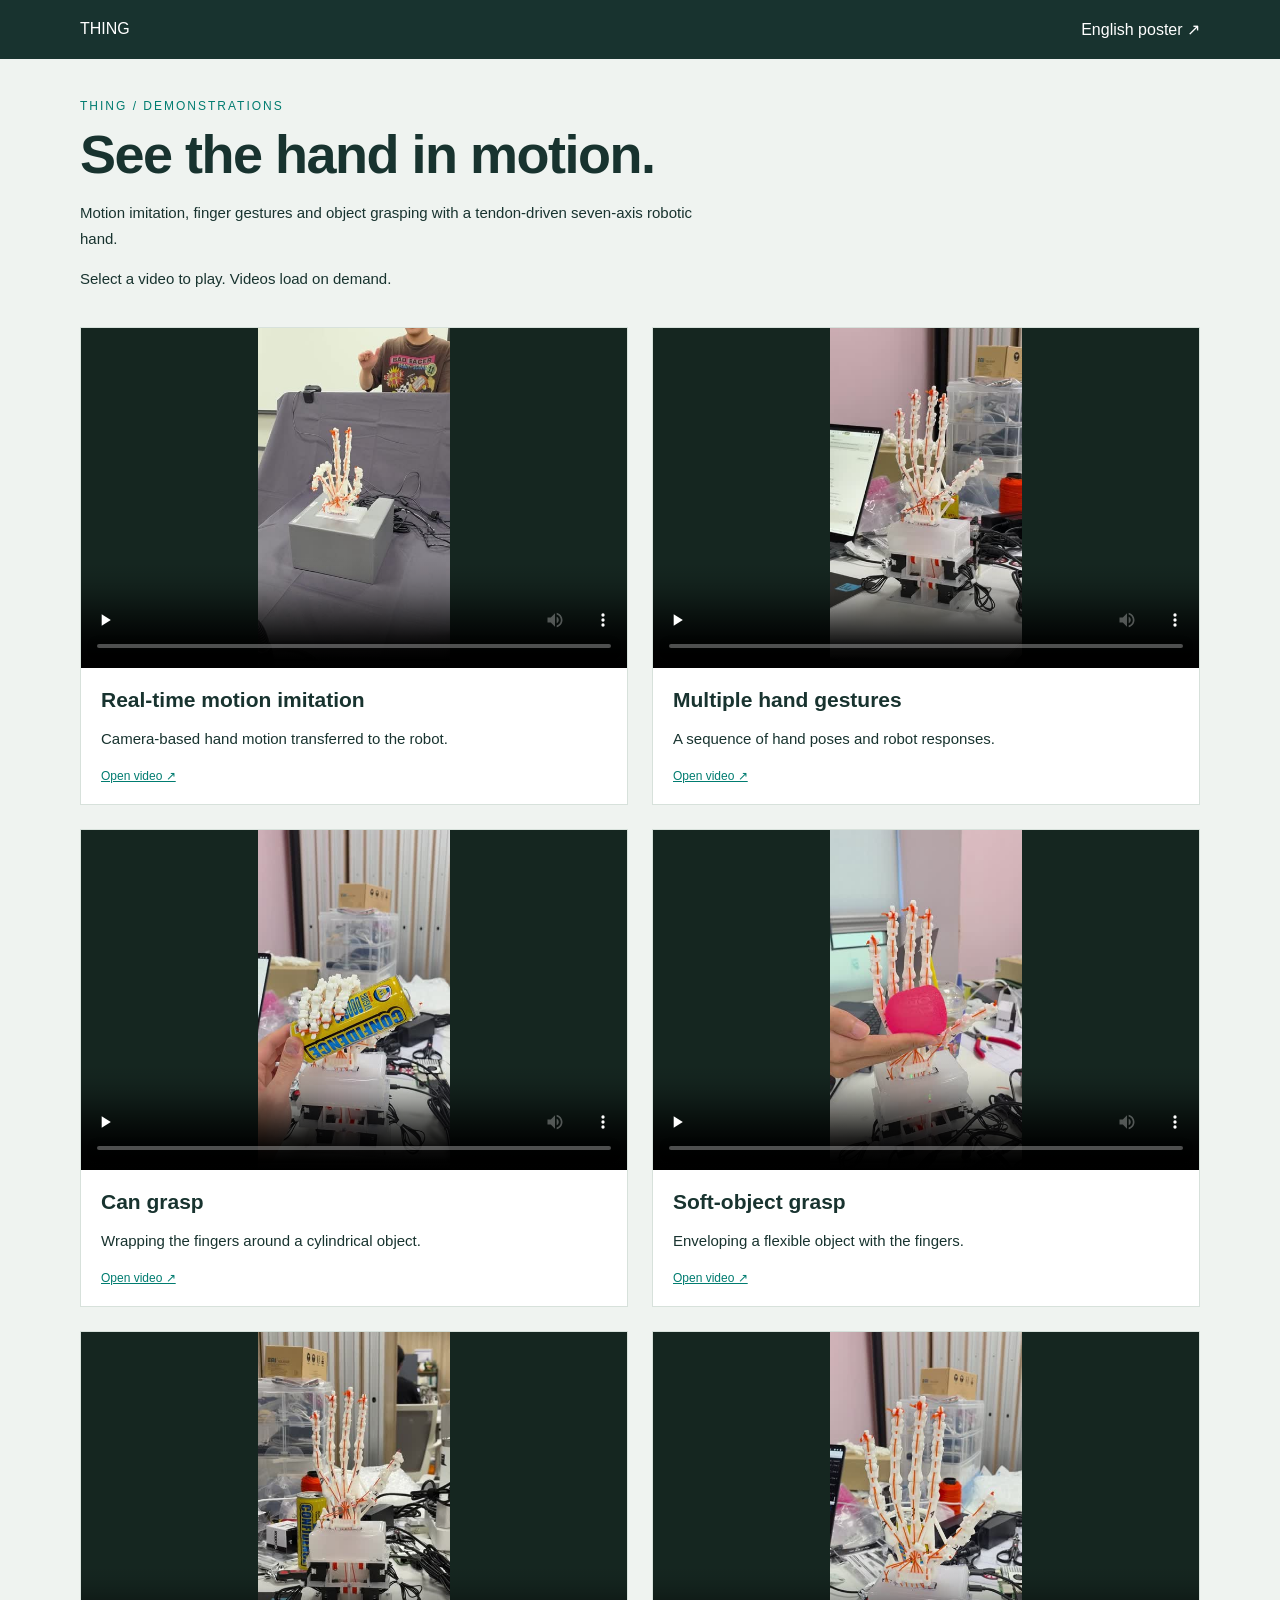
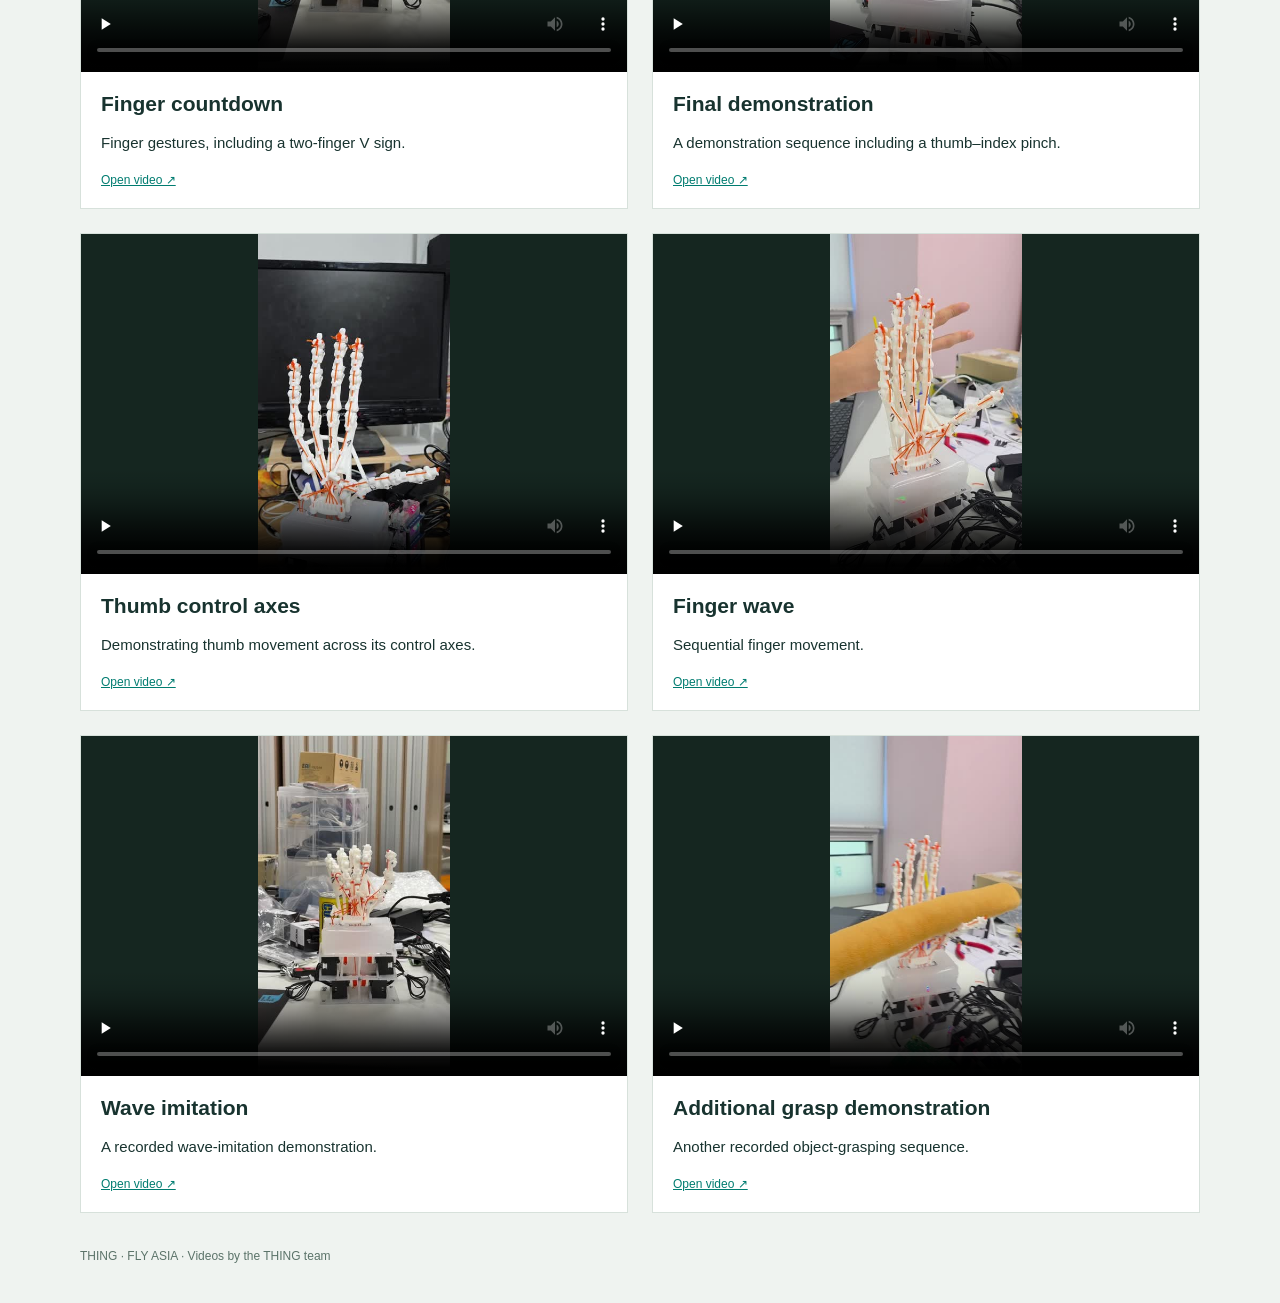
==== demos/index.html @ cc18a7cf "Publish THING English poster and demo gallery" ====
<!doctype html><html lang="en"><head><meta charset="utf-8"><meta name="viewport" content="width=device-width,initial-scale=1"><title>THING — Demo Videos</title><meta name="description" content="Watch THING robotic hand demonstrations: motion imitation, object grasping, finger countdown, pinch and thumb control."><style>
*{box-sizing:border-box}body{margin:0;background:#eff3f0;color:#18332f;font-family:Arial,sans-serif}nav{background:#18332f;color:white;padding:20px max(20px,calc((100vw - 1120px)/2));display:flex;justify-content:space-between;gap:20px}a{color:inherit}nav a{text-decoration:none}main{max-width:1160px;margin:auto;padding:40px 20px}h1{font-size:clamp(32px,6vw,54px);margin:10px 0 15px;letter-spacing:-1.5px}.eyebrow{font-size:12px;letter-spacing:2px;color:#007c70}header p{max-width:640px;line-height:1.7}section{display:grid;grid-template-columns:repeat(2,minmax(0,1fr));gap:24px;margin-top:35px}article{background:white;border:1px solid #d7e1db}video{display:block;width:100%;height:340px;background:#152620;object-fit:contain}article>div{padding:20px}h2{font-size:21px;margin:0 0 10px}p{font-size:15px;line-height:1.6}.download{font-size:12px;color:#007c70}footer{margin-top:36px;font-size:12px;color:#5b7369}@media(max-width:650px){section{grid-template-columns:1fr}main{padding-top:25px}video{height:310px}}:focus-visible{outline:3px solid #00a38d;outline-offset:4px}
</style></head><body><nav><a href="../">THING</a><a href="../en/">English poster ↗</a></nav><main><header><div class="eyebrow">THING / DEMONSTRATIONS</div><h1>See the hand in motion.</h1><p>Motion imitation, finger gestures and object grasping with a tendon-driven seven-axis robotic hand.</p><p>Select a video to play. Videos load on demand.</p></header><section><article><video controls playsinline preload="none" poster="../assets/motion-imitation.jpg" aria-label="Real-time motion imitation"><source src="../videos/motion-imitation.mp4" type="video/mp4">Your browser cannot play this video. <a href="../videos/motion-imitation.mp4">Download video</a></video><div><h2>Real-time motion imitation</h2><p>Camera-based hand motion transferred to the robot.</p><a class="download" href="../videos/motion-imitation.mp4">Open video ↗</a></div></article><article><video controls playsinline preload="none" poster="../assets/gesture-imitation.jpg" aria-label="Multiple hand gestures"><source src="../videos/gesture-imitation.mp4" type="video/mp4">Your browser cannot play this video. <a href="../videos/gesture-imitation.mp4">Download video</a></video><div><h2>Multiple hand gestures</h2><p>A sequence of hand poses and robot responses.</p><a class="download" href="../videos/gesture-imitation.mp4">Open video ↗</a></div></article><article><video controls playsinline preload="none" poster="../assets/can-grasp.jpg" aria-label="Can grasp"><source src="../videos/can-grasp.mp4" type="video/mp4">Your browser cannot play this video. <a href="../videos/can-grasp.mp4">Download video</a></video><div><h2>Can grasp</h2><p>Wrapping the fingers around a cylindrical object.</p><a class="download" href="../videos/can-grasp.mp4">Open video ↗</a></div></article><article><video controls playsinline preload="none" poster="../assets/soft-grasp.jpg" aria-label="Soft-object grasp"><source src="../videos/soft-grasp.mp4" type="video/mp4">Your browser cannot play this video. <a href="../videos/soft-grasp.mp4">Download video</a></video><div><h2>Soft-object grasp</h2><p>Enveloping a flexible object with the fingers.</p><a class="download" href="../videos/soft-grasp.mp4">Open video ↗</a></div></article><article><video controls playsinline preload="none" poster="../assets/countdown.jpg" aria-label="Finger countdown"><source src="../videos/countdown.mp4" type="video/mp4">Your browser cannot play this video. <a href="../videos/countdown.mp4">Download video</a></video><div><h2>Finger countdown</h2><p>Finger gestures, including a two-finger V sign.</p><a class="download" href="../videos/countdown.mp4">Open video ↗</a></div></article><article><video controls playsinline preload="none" poster="../assets/final-demo.jpg" aria-label="Final demonstration"><source src="../videos/final-demo.mp4" type="video/mp4">Your browser cannot play this video. <a href="../videos/final-demo.mp4">Download video</a></video><div><h2>Final demonstration</h2><p>A demonstration sequence including a thumb–index pinch.</p><a class="download" href="../videos/final-demo.mp4">Open video ↗</a></div></article><article><video controls playsinline preload="none" poster="../assets/thumb-axes.jpg" aria-label="Thumb control axes"><source src="../videos/thumb-axes.mp4" type="video/mp4">Your browser cannot play this video. <a href="../videos/thumb-axes.mp4">Download video</a></video><div><h2>Thumb control axes</h2><p>Demonstrating thumb movement across its control axes.</p><a class="download" href="../videos/thumb-axes.mp4">Open video ↗</a></div></article><article><video controls playsinline preload="none" poster="../assets/finger-wave.jpg" aria-label="Finger wave"><source src="../videos/finger-wave.mp4" type="video/mp4">Your browser cannot play this video. <a href="../videos/finger-wave.mp4">Download video</a></video><div><h2>Finger wave</h2><p>Sequential finger movement.</p><a class="download" href="../videos/finger-wave.mp4">Open video ↗</a></div></article><article><video controls playsinline preload="none" poster="../assets/wave-imitation.jpg" aria-label="Wave imitation"><source src="../videos/wave-imitation.mp4" type="video/mp4">Your browser cannot play this video. <a href="../videos/wave-imitation.mp4">Download video</a></video><div><h2>Wave imitation</h2><p>A recorded wave-imitation demonstration.</p><a class="download" href="../videos/wave-imitation.mp4">Open video ↗</a></div></article><article><video controls playsinline preload="none" poster="../assets/grasp-demo.jpg" aria-label="Additional grasp demonstration"><source src="../videos/grasp-demo.mp4" type="video/mp4">Your browser cannot play this video. <a href="../videos/grasp-demo.mp4">Download video</a></video><div><h2>Additional grasp demonstration</h2><p>Another recorded object-grasping sequence.</p><a class="download" href="../videos/grasp-demo.mp4">Open video ↗</a></div></article></section><footer>THING · FLY ASIA · Videos by the THING team</footer></main><script>document.querySelectorAll('video').forEach(v=>v.addEventListener('play',()=>document.querySelectorAll('video').forEach(other=>{if(other!==v)other.pause()})))</script></body></html>
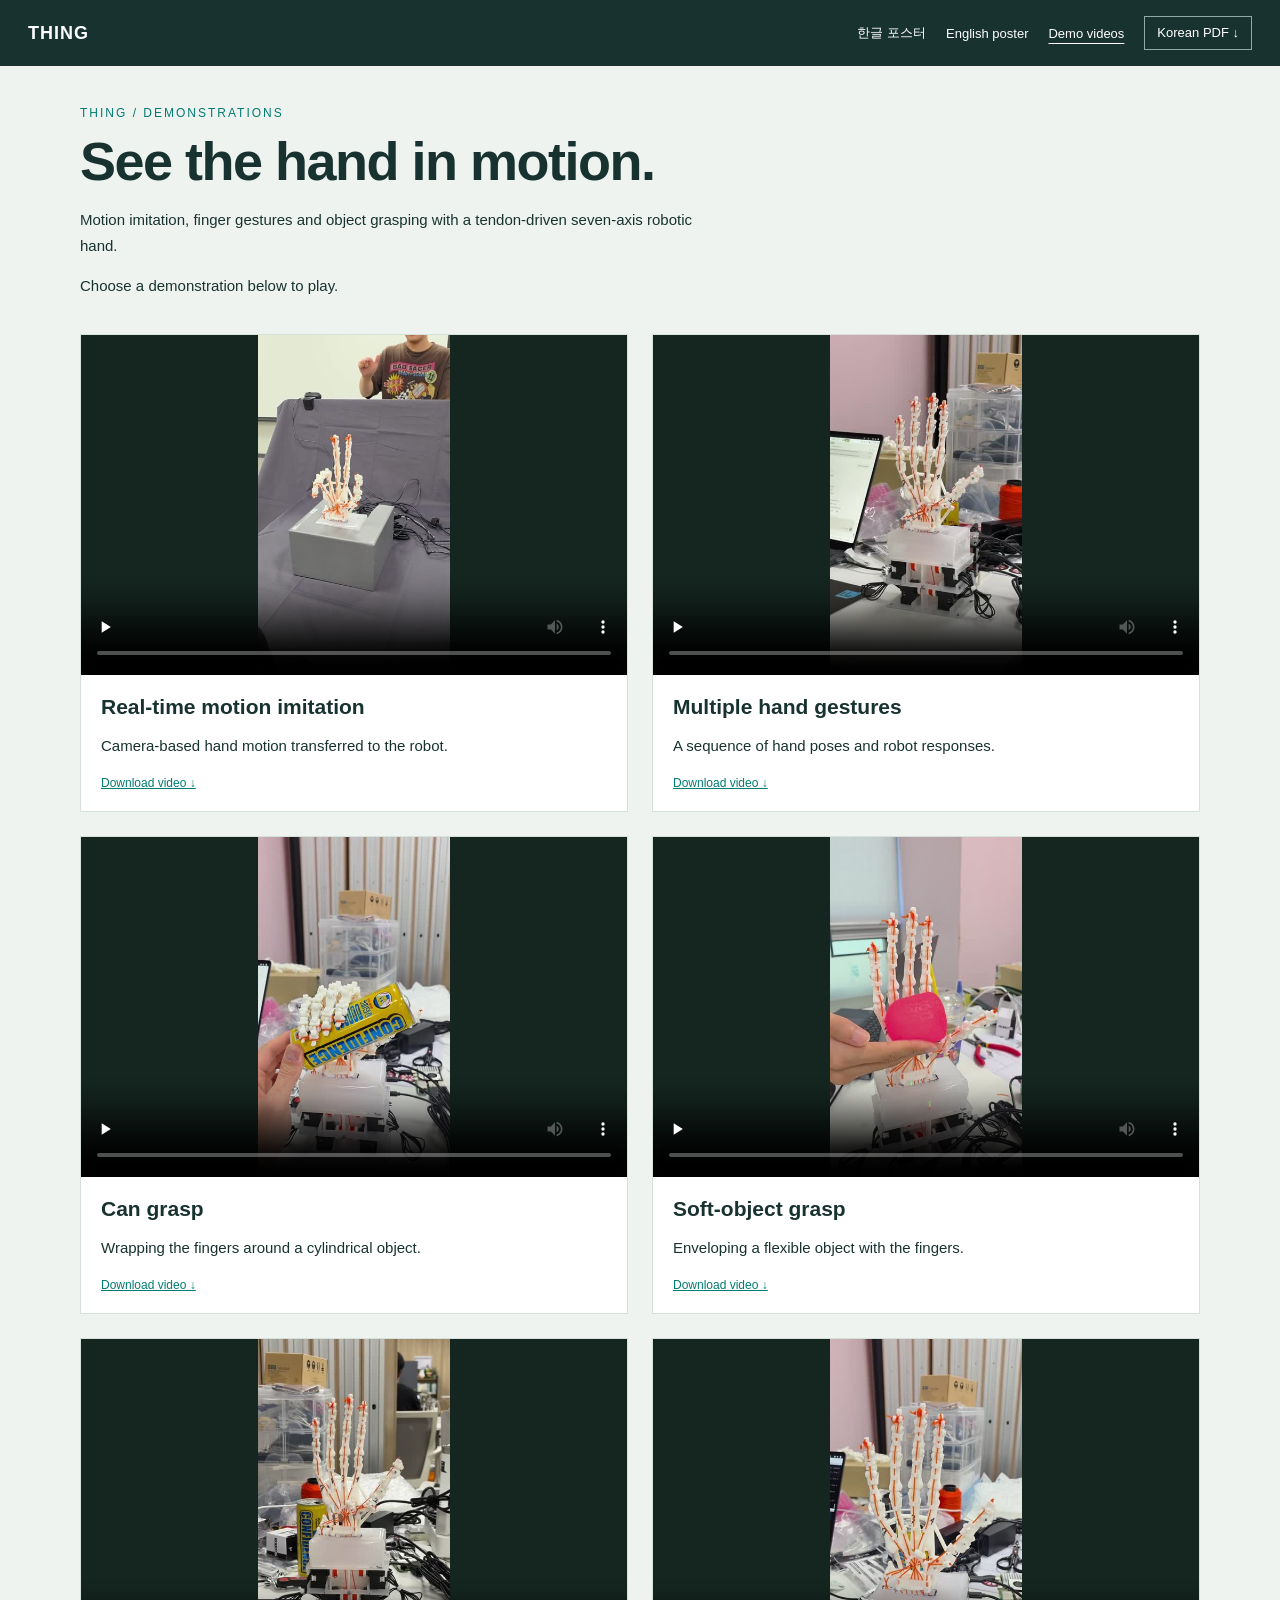
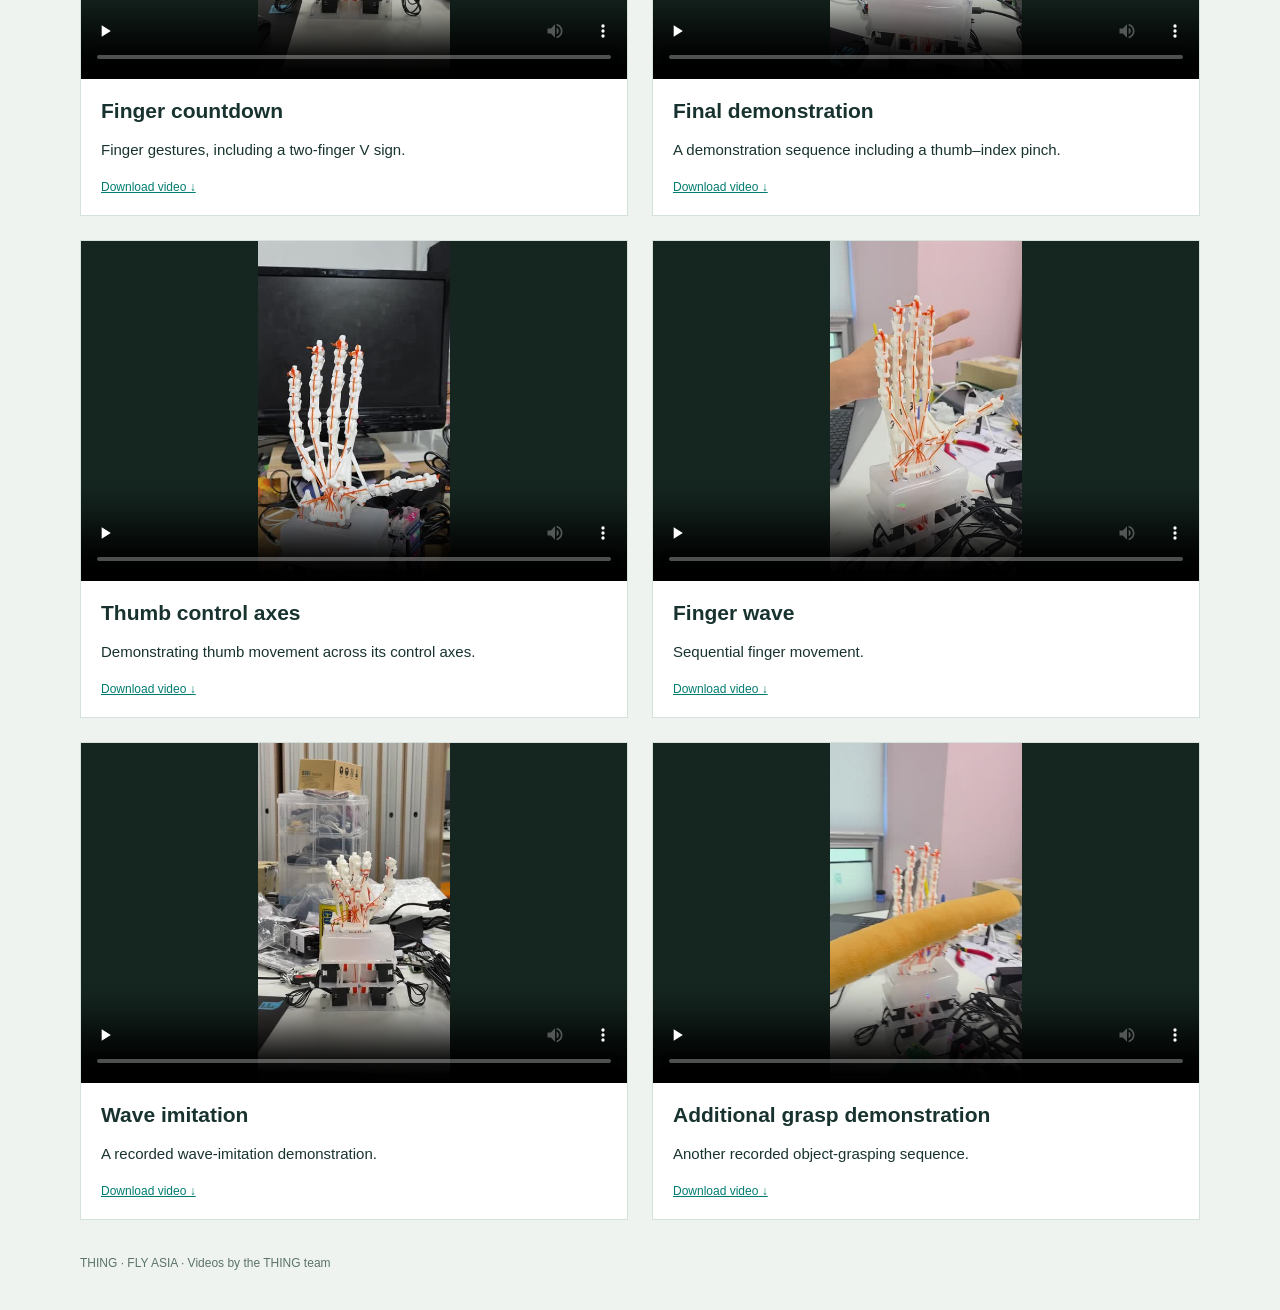
==== commit 57fe5b44: "Finalize exhibition site navigation downloads and metadata" ====
--- a/demos/index.html
+++ b/demos/index.html
@@ -1,3 +1,3 @@
-<!doctype html><html lang="en"><head><meta charset="utf-8"><meta name="viewport" content="width=device-width,initial-scale=1"><title>THING — Demo Videos</title><meta name="description" content="Watch THING robotic hand demonstrations: motion imitation, object grasping, finger countdown, pinch and thumb control."><style>
+<!doctype html><html lang="en"><head><meta charset="utf-8"><meta name="viewport" content="width=device-width,initial-scale=1"><title>THING | Demo Videos</title><style>
 *{box-sizing:border-box}body{margin:0;background:#eff3f0;color:#18332f;font-family:Arial,sans-serif}nav{background:#18332f;color:white;padding:20px max(20px,calc((100vw - 1120px)/2));display:flex;justify-content:space-between;gap:20px}a{color:inherit}nav a{text-decoration:none}main{max-width:1160px;margin:auto;padding:40px 20px}h1{font-size:clamp(32px,6vw,54px);margin:10px 0 15px;letter-spacing:-1.5px}.eyebrow{font-size:12px;letter-spacing:2px;color:#007c70}header p{max-width:640px;line-height:1.7}section{display:grid;grid-template-columns:repeat(2,minmax(0,1fr));gap:24px;margin-top:35px}article{background:white;border:1px solid #d7e1db}video{display:block;width:100%;height:340px;background:#152620;object-fit:contain}article>div{padding:20px}h2{font-size:21px;margin:0 0 10px}p{font-size:15px;line-height:1.6}.download{font-size:12px;color:#007c70}footer{margin-top:36px;font-size:12px;color:#5b7369}@media(max-width:650px){section{grid-template-columns:1fr}main{padding-top:25px}video{height:310px}}:focus-visible{outline:3px solid #00a38d;outline-offset:4px}
-</style></head><body><nav><a href="../">THING</a><a href="../en/">English poster ↗</a></nav><main><header><div class="eyebrow">THING / DEMONSTRATIONS</div><h1>See the hand in motion.</h1><p>Motion imitation, finger gestures and object grasping with a tendon-driven seven-axis robotic hand.</p><p>Select a video to play. Videos load on demand.</p></header><section><article><video controls playsinline preload="none" poster="../assets/motion-imitation.jpg" aria-label="Real-time motion imitation"><source src="../videos/motion-imitation.mp4" type="video/mp4">Your browser cannot play this video. <a href="../videos/motion-imitation.mp4">Download video</a></video><div><h2>Real-time motion imitation</h2><p>Camera-based hand motion transferred to the robot.</p><a class="download" href="../videos/motion-imitation.mp4">Open video ↗</a></div></article><article><video controls playsinline preload="none" poster="../assets/gesture-imitation.jpg" aria-label="Multiple hand gestures"><source src="../videos/gesture-imitation.mp4" type="video/mp4">Your browser cannot play this video. <a href="../videos/gesture-imitation.mp4">Download video</a></video><div><h2>Multiple hand gestures</h2><p>A sequence of hand poses and robot responses.</p><a class="download" href="../videos/gesture-imitation.mp4">Open video ↗</a></div></article><article><video controls playsinline preload="none" poster="../assets/can-grasp.jpg" aria-label="Can grasp"><source src="../videos/can-grasp.mp4" type="video/mp4">Your browser cannot play this video. <a href="../videos/can-grasp.mp4">Download video</a></video><div><h2>Can grasp</h2><p>Wrapping the fingers around a cylindrical object.</p><a class="download" href="../videos/can-grasp.mp4">Open video ↗</a></div></article><article><video controls playsinline preload="none" poster="../assets/soft-grasp.jpg" aria-label="Soft-object grasp"><source src="../videos/soft-grasp.mp4" type="video/mp4">Your browser cannot play this video. <a href="../videos/soft-grasp.mp4">Download video</a></video><div><h2>Soft-object grasp</h2><p>Enveloping a flexible object with the fingers.</p><a class="download" href="../videos/soft-grasp.mp4">Open video ↗</a></div></article><article><video controls playsinline preload="none" poster="../assets/countdown.jpg" aria-label="Finger countdown"><source src="../videos/countdown.mp4" type="video/mp4">Your browser cannot play this video. <a href="../videos/countdown.mp4">Download video</a></video><div><h2>Finger countdown</h2><p>Finger gestures, including a two-finger V sign.</p><a class="download" href="../videos/countdown.mp4">Open video ↗</a></div></article><article><video controls playsinline preload="none" poster="../assets/final-demo.jpg" aria-label="Final demonstration"><source src="../videos/final-demo.mp4" type="video/mp4">Your browser cannot play this video. <a href="../videos/final-demo.mp4">Download video</a></video><div><h2>Final demonstration</h2><p>A demonstration sequence including a thumb–index pinch.</p><a class="download" href="../videos/final-demo.mp4">Open video ↗</a></div></article><article><video controls playsinline preload="none" poster="../assets/thumb-axes.jpg" aria-label="Thumb control axes"><source src="../videos/thumb-axes.mp4" type="video/mp4">Your browser cannot play this video. <a href="../videos/thumb-axes.mp4">Download video</a></video><div><h2>Thumb control axes</h2><p>Demonstrating thumb movement across its control axes.</p><a class="download" href="../videos/thumb-axes.mp4">Open video ↗</a></div></article><article><video controls playsinline preload="none" poster="../assets/finger-wave.jpg" aria-label="Finger wave"><source src="../videos/finger-wave.mp4" type="video/mp4">Your browser cannot play this video. <a href="../videos/finger-wave.mp4">Download video</a></video><div><h2>Finger wave</h2><p>Sequential finger movement.</p><a class="download" href="../videos/finger-wave.mp4">Open video ↗</a></div></article><article><video controls playsinline preload="none" poster="../assets/wave-imitation.jpg" aria-label="Wave imitation"><source src="../videos/wave-imitation.mp4" type="video/mp4">Your browser cannot play this video. <a href="../videos/wave-imitation.mp4">Download video</a></video><div><h2>Wave imitation</h2><p>A recorded wave-imitation demonstration.</p><a class="download" href="../videos/wave-imitation.mp4">Open video ↗</a></div></article><article><video controls playsinline preload="none" poster="../assets/grasp-demo.jpg" aria-label="Additional grasp demonstration"><source src="../videos/grasp-demo.mp4" type="video/mp4">Your browser cannot play this video. <a href="../videos/grasp-demo.mp4">Download video</a></video><div><h2>Additional grasp demonstration</h2><p>Another recorded object-grasping sequence.</p><a class="download" href="../videos/grasp-demo.mp4">Open video ↗</a></div></article></section><footer>THING · FLY ASIA · Videos by the THING team</footer></main><script>document.querySelectorAll('video').forEach(v=>v.addEventListener('play',()=>document.querySelectorAll('video').forEach(other=>{if(other!==v)other.pause()})))</script></body></html>+</style><meta name="description" content="Watch THING demonstrations of motion imitation, finger gestures and object grasping."><meta property="og:title" content="THING | Demo Videos"><meta property="og:description" content="Watch THING demonstrations of motion imitation, finger gestures and object grasping."><meta property="og:type" content="website"><meta property="og:url" content="https://akdlxm39.github.io/thing-flyasia/demos/"><link rel="canonical" href="https://akdlxm39.github.io/thing-flyasia/demos/"><link rel="stylesheet" href="../assets/site.css?v=final1"></head><body><nav class="site-nav-bar" aria-label="Main navigation"><a href="../" class="site-brand">THING</a><div class="site-nav-links"><a href="../ko/">한글 포스터</a><a href="../en/">English poster</a><a href="../demos/" aria-current="page">Demo videos</a><a href="../downloads/THING-poster-ko.pdf?v=7583c33415" class="site-download" download="THING_한글_포스터_합본.pdf">Korean PDF ↓</a></div></nav><main><header><div class="eyebrow">THING / DEMONSTRATIONS</div><h1>See the hand in motion.</h1><p>Motion imitation, finger gestures and object grasping with a tendon-driven seven-axis robotic hand.</p><p>Choose a demonstration below to play.</p></header><section><article><video controls playsinline preload="none" poster="../assets/motion-imitation.jpg" aria-label="Real-time motion imitation"><source src="../videos/motion-imitation.mp4" type="video/mp4">Your browser cannot play this video. <a href="../videos/motion-imitation.mp4">Download video</a></source></video><div><h2>Real-time motion imitation</h2><p>Camera-based hand motion transferred to the robot.</p><a class="download" href="../videos/motion-imitation.mp4" download="">Download video ↓</a></div></article><article><video controls playsinline preload="none" poster="../assets/gesture-imitation.jpg" aria-label="Multiple hand gestures"><source src="../videos/gesture-imitation.mp4" type="video/mp4">Your browser cannot play this video. <a href="../videos/gesture-imitation.mp4">Download video</a></source></video><div><h2>Multiple hand gestures</h2><p>A sequence of hand poses and robot responses.</p><a class="download" href="../videos/gesture-imitation.mp4" download="">Download video ↓</a></div></article><article><video controls playsinline preload="none" poster="../assets/can-grasp.jpg" aria-label="Can grasp"><source src="../videos/can-grasp.mp4" type="video/mp4">Your browser cannot play this video. <a href="../videos/can-grasp.mp4">Download video</a></source></video><div><h2>Can grasp</h2><p>Wrapping the fingers around a cylindrical object.</p><a class="download" href="../videos/can-grasp.mp4" download="">Download video ↓</a></div></article><article><video controls playsinline preload="none" poster="../assets/soft-grasp.jpg" aria-label="Soft-object grasp"><source src="../videos/soft-grasp.mp4" type="video/mp4">Your browser cannot play this video. <a href="../videos/soft-grasp.mp4">Download video</a></source></video><div><h2>Soft-object grasp</h2><p>Enveloping a flexible object with the fingers.</p><a class="download" href="../videos/soft-grasp.mp4" download="">Download video ↓</a></div></article><article><video controls playsinline preload="none" poster="../assets/countdown.jpg" aria-label="Finger countdown"><source src="../videos/countdown.mp4" type="video/mp4">Your browser cannot play this video. <a href="../videos/countdown.mp4">Download video</a></source></video><div><h2>Finger countdown</h2><p>Finger gestures, including a two-finger V sign.</p><a class="download" href="../videos/countdown.mp4" download="">Download video ↓</a></div></article><article><video controls playsinline preload="none" poster="../assets/final-demo.jpg" aria-label="Final demonstration"><source src="../videos/final-demo.mp4" type="video/mp4">Your browser cannot play this video. <a href="../videos/final-demo.mp4">Download video</a></source></video><div><h2>Final demonstration</h2><p>A demonstration sequence including a thumb–index pinch.</p><a class="download" href="../videos/final-demo.mp4" download="">Download video ↓</a></div></article><article><video controls playsinline preload="none" poster="../assets/thumb-axes.jpg" aria-label="Thumb control axes"><source src="../videos/thumb-axes.mp4" type="video/mp4">Your browser cannot play this video. <a href="../videos/thumb-axes.mp4">Download video</a></source></video><div><h2>Thumb control axes</h2><p>Demonstrating thumb movement across its control axes.</p><a class="download" href="../videos/thumb-axes.mp4" download="">Download video ↓</a></div></article><article><video controls playsinline preload="none" poster="../assets/finger-wave.jpg" aria-label="Finger wave"><source src="../videos/finger-wave.mp4" type="video/mp4">Your browser cannot play this video. <a href="../videos/finger-wave.mp4">Download video</a></source></video><div><h2>Finger wave</h2><p>Sequential finger movement.</p><a class="download" href="../videos/finger-wave.mp4" download="">Download video ↓</a></div></article><article><video controls playsinline preload="none" poster="../assets/wave-imitation.jpg" aria-label="Wave imitation"><source src="../videos/wave-imitation.mp4" type="video/mp4">Your browser cannot play this video. <a href="../videos/wave-imitation.mp4">Download video</a></source></video><div><h2>Wave imitation</h2><p>A recorded wave-imitation demonstration.</p><a class="download" href="../videos/wave-imitation.mp4" download="">Download video ↓</a></div></article><article><video controls playsinline preload="none" poster="../assets/grasp-demo.jpg" aria-label="Additional grasp demonstration"><source src="../videos/grasp-demo.mp4" type="video/mp4">Your browser cannot play this video. <a href="../videos/grasp-demo.mp4">Download video</a></source></video><div><h2>Additional grasp demonstration</h2><p>Another recorded object-grasping sequence.</p><a class="download" href="../videos/grasp-demo.mp4" download="">Download video ↓</a></div></article></section><footer>THING · FLY ASIA · Videos by the THING team</footer></main><script>document.querySelectorAll('video').forEach(v=>v.addEventListener('play',()=>document.querySelectorAll('video').forEach(other=>{if(other!==v)other.pause()})))</script></body></html>
--- a/assets/site.css
+++ b/assets/site.css
@@ -0,0 +1,2 @@
+
+.site-nav-bar{padding:16px 28px;background:#18332f;color:#fff;display:flex;justify-content:space-between;align-items:center;gap:18px;flex-wrap:wrap;font-family:Arial,"Malgun Gothic",sans-serif}.site-brand{font-size:18px;font-weight:700;letter-spacing:1px;color:inherit;text-decoration:none;padding:0;background:none}.site-nav-links{display:flex;align-items:center;gap:20px;flex-wrap:wrap}.site-nav-links a{font-size:13px;color:inherit;text-decoration:none;padding:0;background:none}.site-nav-links a[aria-current="page"]{text-decoration:underline;text-underline-offset:5px}.site-nav-links .site-download,.site-nav-links button{border:1px solid #91aaa5;padding:7px 12px;font-size:13px;background:none;color:#fff;cursor:pointer;line-height:1.4}.site-nav-bar :focus-visible{outline:2px solid #fff;outline-offset:5px}.private-repo[aria-disabled="true"]{cursor:default}.site-footer{padding:22px 28px;color:#526b63;font-size:12px;text-align:center;line-height:1.8}.site-footer a{color:inherit}.reviewnote{text-align:center;line-height:1.8}nav .site-nav-links{max-width:100%}@media(max-width:650px){.site-nav-bar{padding:14px 16px}.site-nav-links{gap:12px}.site-nav-links a,.site-nav-links button{font-size:12px}}@media print{.site-nav-bar,.site-footer{display:none!important}}
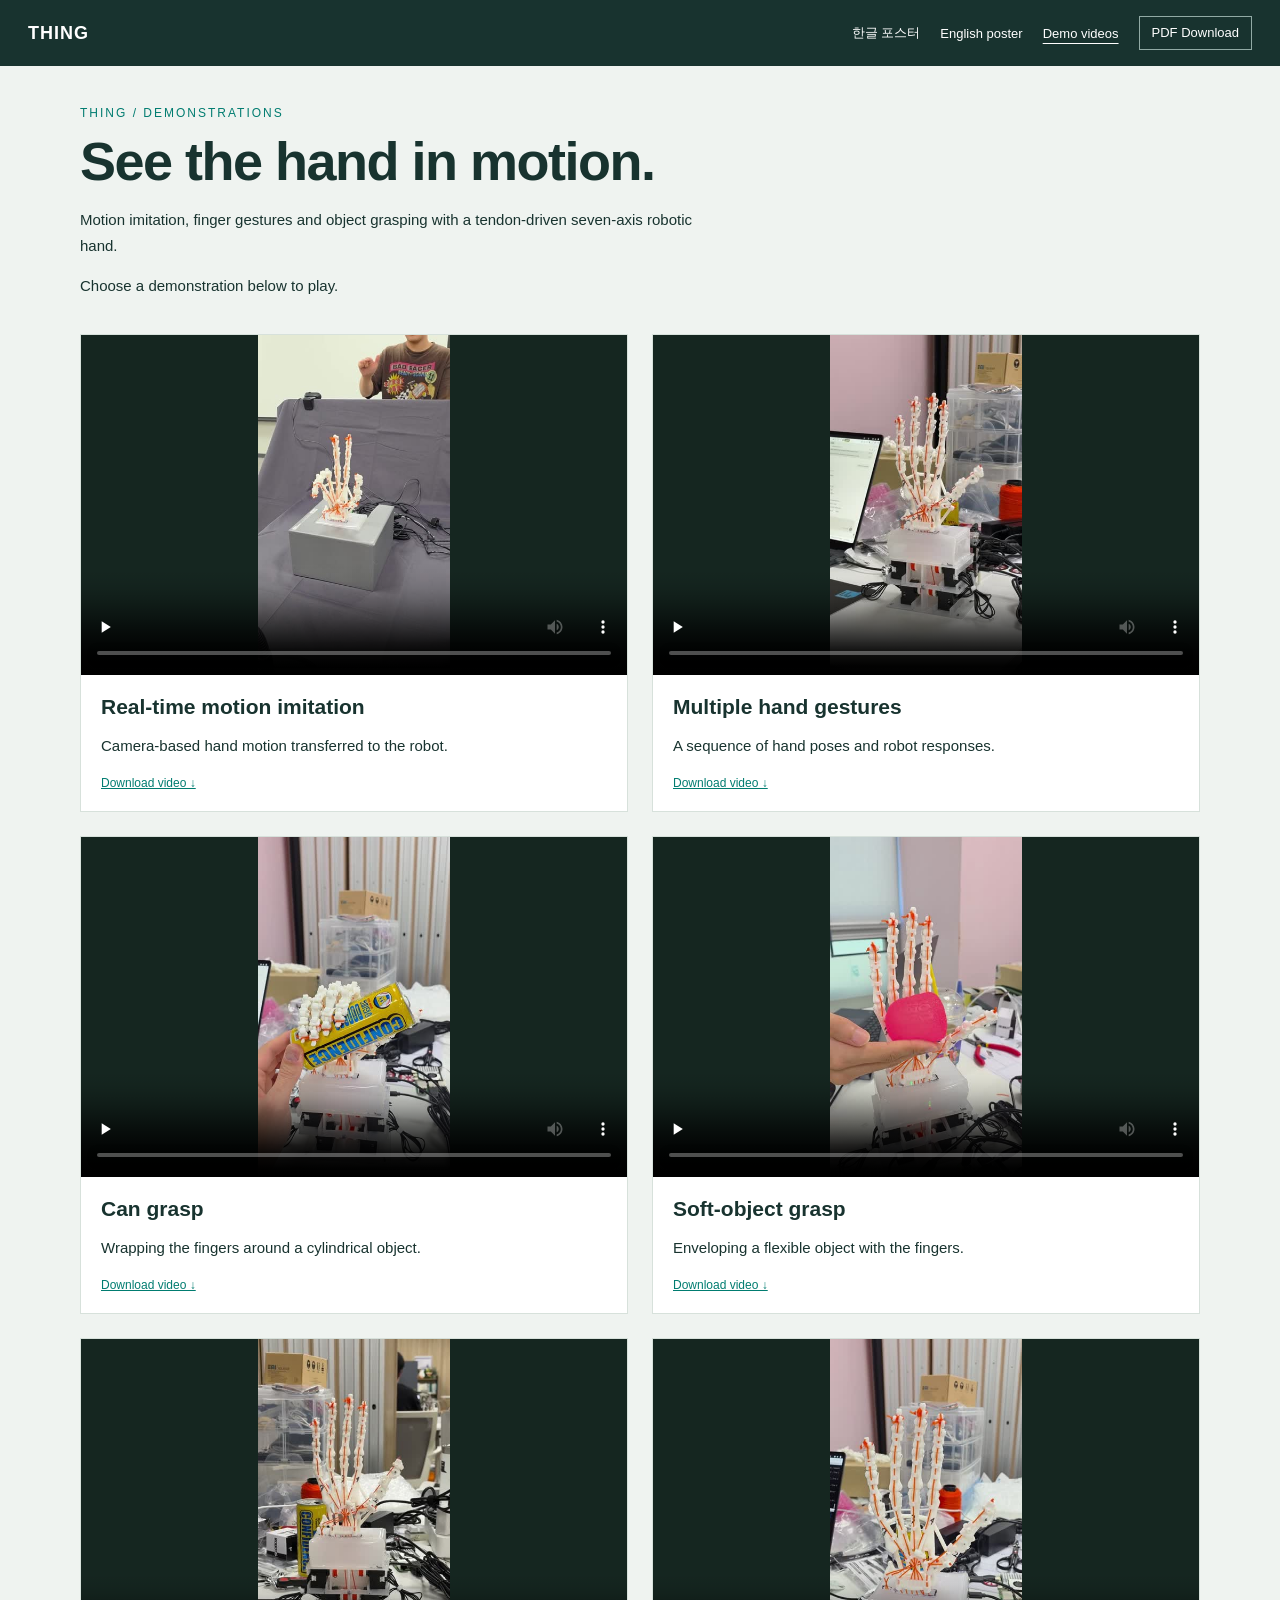
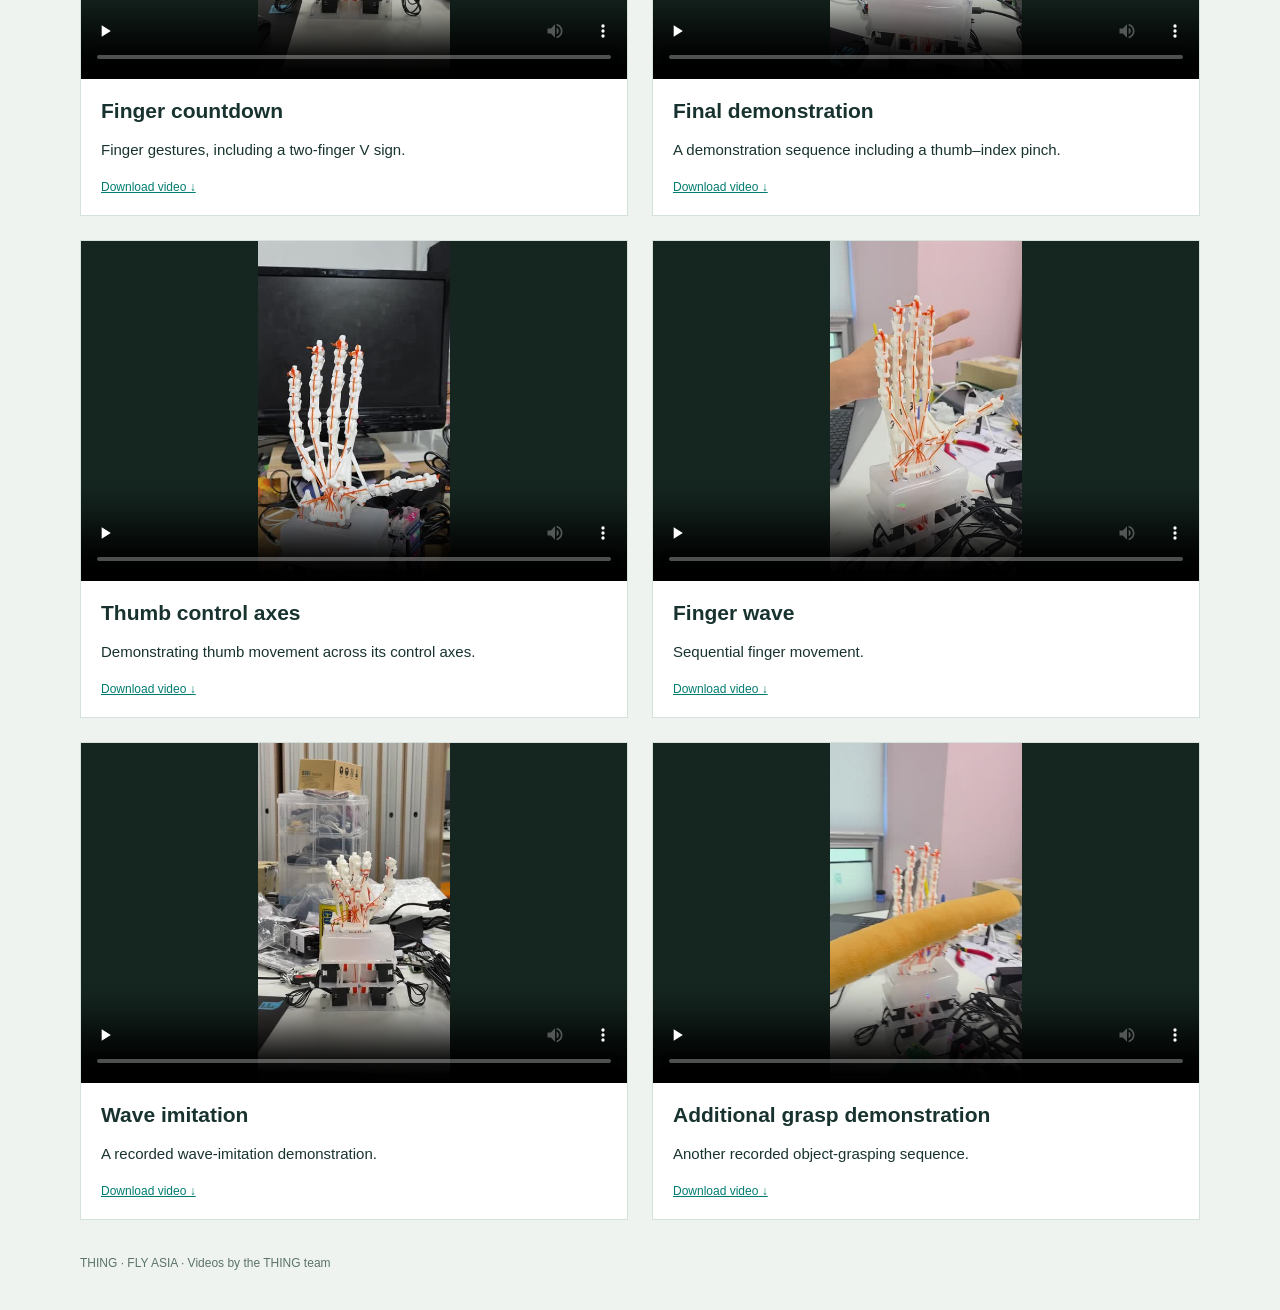
==== commit 3ebaa904: "Unify PDF download button label" ====
--- a/demos/index.html
+++ b/demos/index.html
@@ -1,3 +1,3 @@
 <!doctype html><html lang="en"><head><meta charset="utf-8"><meta name="viewport" content="width=device-width,initial-scale=1"><title>THING | Demo Videos</title><style>
 *{box-sizing:border-box}body{margin:0;background:#eff3f0;color:#18332f;font-family:Arial,sans-serif}nav{background:#18332f;color:white;padding:20px max(20px,calc((100vw - 1120px)/2));display:flex;justify-content:space-between;gap:20px}a{color:inherit}nav a{text-decoration:none}main{max-width:1160px;margin:auto;padding:40px 20px}h1{font-size:clamp(32px,6vw,54px);margin:10px 0 15px;letter-spacing:-1.5px}.eyebrow{font-size:12px;letter-spacing:2px;color:#007c70}header p{max-width:640px;line-height:1.7}section{display:grid;grid-template-columns:repeat(2,minmax(0,1fr));gap:24px;margin-top:35px}article{background:white;border:1px solid #d7e1db}video{display:block;width:100%;height:340px;background:#152620;object-fit:contain}article>div{padding:20px}h2{font-size:21px;margin:0 0 10px}p{font-size:15px;line-height:1.6}.download{font-size:12px;color:#007c70}footer{margin-top:36px;font-size:12px;color:#5b7369}@media(max-width:650px){section{grid-template-columns:1fr}main{padding-top:25px}video{height:310px}}:focus-visible{outline:3px solid #00a38d;outline-offset:4px}
-</style><meta name="description" content="Watch THING demonstrations of motion imitation, finger gestures and object grasping."><meta property="og:title" content="THING | Demo Videos"><meta property="og:description" content="Watch THING demonstrations of motion imitation, finger gestures and object grasping."><meta property="og:type" content="website"><meta property="og:url" content="https://akdlxm39.github.io/thing-flyasia/demos/"><link rel="canonical" href="https://akdlxm39.github.io/thing-flyasia/demos/"><link rel="stylesheet" href="../assets/site.css?v=final1"></head><body><nav class="site-nav-bar" aria-label="Main navigation"><a href="../" class="site-brand">THING</a><div class="site-nav-links"><a href="../ko/">한글 포스터</a><a href="../en/">English poster</a><a href="../demos/" aria-current="page">Demo videos</a><a href="../downloads/THING-poster-ko.pdf?v=7583c33415" class="site-download" download="THING_한글_포스터_합본.pdf">Korean PDF ↓</a></div></nav><main><header><div class="eyebrow">THING / DEMONSTRATIONS</div><h1>See the hand in motion.</h1><p>Motion imitation, finger gestures and object grasping with a tendon-driven seven-axis robotic hand.</p><p>Choose a demonstration below to play.</p></header><section><article><video controls playsinline preload="none" poster="../assets/motion-imitation.jpg" aria-label="Real-time motion imitation"><source src="../videos/motion-imitation.mp4" type="video/mp4">Your browser cannot play this video. <a href="../videos/motion-imitation.mp4">Download video</a></source></video><div><h2>Real-time motion imitation</h2><p>Camera-based hand motion transferred to the robot.</p><a class="download" href="../videos/motion-imitation.mp4" download="">Download video ↓</a></div></article><article><video controls playsinline preload="none" poster="../assets/gesture-imitation.jpg" aria-label="Multiple hand gestures"><source src="../videos/gesture-imitation.mp4" type="video/mp4">Your browser cannot play this video. <a href="../videos/gesture-imitation.mp4">Download video</a></source></video><div><h2>Multiple hand gestures</h2><p>A sequence of hand poses and robot responses.</p><a class="download" href="../videos/gesture-imitation.mp4" download="">Download video ↓</a></div></article><article><video controls playsinline preload="none" poster="../assets/can-grasp.jpg" aria-label="Can grasp"><source src="../videos/can-grasp.mp4" type="video/mp4">Your browser cannot play this video. <a href="../videos/can-grasp.mp4">Download video</a></source></video><div><h2>Can grasp</h2><p>Wrapping the fingers around a cylindrical object.</p><a class="download" href="../videos/can-grasp.mp4" download="">Download video ↓</a></div></article><article><video controls playsinline preload="none" poster="../assets/soft-grasp.jpg" aria-label="Soft-object grasp"><source src="../videos/soft-grasp.mp4" type="video/mp4">Your browser cannot play this video. <a href="../videos/soft-grasp.mp4">Download video</a></source></video><div><h2>Soft-object grasp</h2><p>Enveloping a flexible object with the fingers.</p><a class="download" href="../videos/soft-grasp.mp4" download="">Download video ↓</a></div></article><article><video controls playsinline preload="none" poster="../assets/countdown.jpg" aria-label="Finger countdown"><source src="../videos/countdown.mp4" type="video/mp4">Your browser cannot play this video. <a href="../videos/countdown.mp4">Download video</a></source></video><div><h2>Finger countdown</h2><p>Finger gestures, including a two-finger V sign.</p><a class="download" href="../videos/countdown.mp4" download="">Download video ↓</a></div></article><article><video controls playsinline preload="none" poster="../assets/final-demo.jpg" aria-label="Final demonstration"><source src="../videos/final-demo.mp4" type="video/mp4">Your browser cannot play this video. <a href="../videos/final-demo.mp4">Download video</a></source></video><div><h2>Final demonstration</h2><p>A demonstration sequence including a thumb–index pinch.</p><a class="download" href="../videos/final-demo.mp4" download="">Download video ↓</a></div></article><article><video controls playsinline preload="none" poster="../assets/thumb-axes.jpg" aria-label="Thumb control axes"><source src="../videos/thumb-axes.mp4" type="video/mp4">Your browser cannot play this video. <a href="../videos/thumb-axes.mp4">Download video</a></source></video><div><h2>Thumb control axes</h2><p>Demonstrating thumb movement across its control axes.</p><a class="download" href="../videos/thumb-axes.mp4" download="">Download video ↓</a></div></article><article><video controls playsinline preload="none" poster="../assets/finger-wave.jpg" aria-label="Finger wave"><source src="../videos/finger-wave.mp4" type="video/mp4">Your browser cannot play this video. <a href="../videos/finger-wave.mp4">Download video</a></source></video><div><h2>Finger wave</h2><p>Sequential finger movement.</p><a class="download" href="../videos/finger-wave.mp4" download="">Download video ↓</a></div></article><article><video controls playsinline preload="none" poster="../assets/wave-imitation.jpg" aria-label="Wave imitation"><source src="../videos/wave-imitation.mp4" type="video/mp4">Your browser cannot play this video. <a href="../videos/wave-imitation.mp4">Download video</a></source></video><div><h2>Wave imitation</h2><p>A recorded wave-imitation demonstration.</p><a class="download" href="../videos/wave-imitation.mp4" download="">Download video ↓</a></div></article><article><video controls playsinline preload="none" poster="../assets/grasp-demo.jpg" aria-label="Additional grasp demonstration"><source src="../videos/grasp-demo.mp4" type="video/mp4">Your browser cannot play this video. <a href="../videos/grasp-demo.mp4">Download video</a></source></video><div><h2>Additional grasp demonstration</h2><p>Another recorded object-grasping sequence.</p><a class="download" href="../videos/grasp-demo.mp4" download="">Download video ↓</a></div></article></section><footer>THING · FLY ASIA · Videos by the THING team</footer></main><script>document.querySelectorAll('video').forEach(v=>v.addEventListener('play',()=>document.querySelectorAll('video').forEach(other=>{if(other!==v)other.pause()})))</script></body></html>+</style><meta name="description" content="Watch THING demonstrations of motion imitation, finger gestures and object grasping."><meta property="og:title" content="THING | Demo Videos"><meta property="og:description" content="Watch THING demonstrations of motion imitation, finger gestures and object grasping."><meta property="og:type" content="website"><meta property="og:url" content="https://akdlxm39.github.io/thing-flyasia/demos/"><link rel="canonical" href="https://akdlxm39.github.io/thing-flyasia/demos/"><link rel="stylesheet" href="../assets/site.css?v=final1"></head><body><nav class="site-nav-bar" aria-label="Main navigation"><a href="../" class="site-brand">THING</a><div class="site-nav-links"><a href="../ko/">한글 포스터</a><a href="../en/">English poster</a><a href="../demos/" aria-current="page">Demo videos</a><a href="../downloads/THING-poster-ko.pdf?v=7583c33415" class="site-download" download="THING_한글_포스터_합본.pdf">PDF Download</a></div></nav><main><header><div class="eyebrow">THING / DEMONSTRATIONS</div><h1>See the hand in motion.</h1><p>Motion imitation, finger gestures and object grasping with a tendon-driven seven-axis robotic hand.</p><p>Choose a demonstration below to play.</p></header><section><article><video controls playsinline preload="none" poster="../assets/motion-imitation.jpg" aria-label="Real-time motion imitation"><source src="../videos/motion-imitation.mp4" type="video/mp4">Your browser cannot play this video. <a href="../videos/motion-imitation.mp4">Download video</a></source></video><div><h2>Real-time motion imitation</h2><p>Camera-based hand motion transferred to the robot.</p><a class="download" href="../videos/motion-imitation.mp4" download="">Download video ↓</a></div></article><article><video controls playsinline preload="none" poster="../assets/gesture-imitation.jpg" aria-label="Multiple hand gestures"><source src="../videos/gesture-imitation.mp4" type="video/mp4">Your browser cannot play this video. <a href="../videos/gesture-imitation.mp4">Download video</a></source></video><div><h2>Multiple hand gestures</h2><p>A sequence of hand poses and robot responses.</p><a class="download" href="../videos/gesture-imitation.mp4" download="">Download video ↓</a></div></article><article><video controls playsinline preload="none" poster="../assets/can-grasp.jpg" aria-label="Can grasp"><source src="../videos/can-grasp.mp4" type="video/mp4">Your browser cannot play this video. <a href="../videos/can-grasp.mp4">Download video</a></source></video><div><h2>Can grasp</h2><p>Wrapping the fingers around a cylindrical object.</p><a class="download" href="../videos/can-grasp.mp4" download="">Download video ↓</a></div></article><article><video controls playsinline preload="none" poster="../assets/soft-grasp.jpg" aria-label="Soft-object grasp"><source src="../videos/soft-grasp.mp4" type="video/mp4">Your browser cannot play this video. <a href="../videos/soft-grasp.mp4">Download video</a></source></video><div><h2>Soft-object grasp</h2><p>Enveloping a flexible object with the fingers.</p><a class="download" href="../videos/soft-grasp.mp4" download="">Download video ↓</a></div></article><article><video controls playsinline preload="none" poster="../assets/countdown.jpg" aria-label="Finger countdown"><source src="../videos/countdown.mp4" type="video/mp4">Your browser cannot play this video. <a href="../videos/countdown.mp4">Download video</a></source></video><div><h2>Finger countdown</h2><p>Finger gestures, including a two-finger V sign.</p><a class="download" href="../videos/countdown.mp4" download="">Download video ↓</a></div></article><article><video controls playsinline preload="none" poster="../assets/final-demo.jpg" aria-label="Final demonstration"><source src="../videos/final-demo.mp4" type="video/mp4">Your browser cannot play this video. <a href="../videos/final-demo.mp4">Download video</a></source></video><div><h2>Final demonstration</h2><p>A demonstration sequence including a thumb–index pinch.</p><a class="download" href="../videos/final-demo.mp4" download="">Download video ↓</a></div></article><article><video controls playsinline preload="none" poster="../assets/thumb-axes.jpg" aria-label="Thumb control axes"><source src="../videos/thumb-axes.mp4" type="video/mp4">Your browser cannot play this video. <a href="../videos/thumb-axes.mp4">Download video</a></source></video><div><h2>Thumb control axes</h2><p>Demonstrating thumb movement across its control axes.</p><a class="download" href="../videos/thumb-axes.mp4" download="">Download video ↓</a></div></article><article><video controls playsinline preload="none" poster="../assets/finger-wave.jpg" aria-label="Finger wave"><source src="../videos/finger-wave.mp4" type="video/mp4">Your browser cannot play this video. <a href="../videos/finger-wave.mp4">Download video</a></source></video><div><h2>Finger wave</h2><p>Sequential finger movement.</p><a class="download" href="../videos/finger-wave.mp4" download="">Download video ↓</a></div></article><article><video controls playsinline preload="none" poster="../assets/wave-imitation.jpg" aria-label="Wave imitation"><source src="../videos/wave-imitation.mp4" type="video/mp4">Your browser cannot play this video. <a href="../videos/wave-imitation.mp4">Download video</a></source></video><div><h2>Wave imitation</h2><p>A recorded wave-imitation demonstration.</p><a class="download" href="../videos/wave-imitation.mp4" download="">Download video ↓</a></div></article><article><video controls playsinline preload="none" poster="../assets/grasp-demo.jpg" aria-label="Additional grasp demonstration"><source src="../videos/grasp-demo.mp4" type="video/mp4">Your browser cannot play this video. <a href="../videos/grasp-demo.mp4">Download video</a></source></video><div><h2>Additional grasp demonstration</h2><p>Another recorded object-grasping sequence.</p><a class="download" href="../videos/grasp-demo.mp4" download="">Download video ↓</a></div></article></section><footer>THING · FLY ASIA · Videos by the THING team</footer></main><script>document.querySelectorAll('video').forEach(v=>v.addEventListener('play',()=>document.querySelectorAll('video').forEach(other=>{if(other!==v)other.pause()})))</script></body></html>
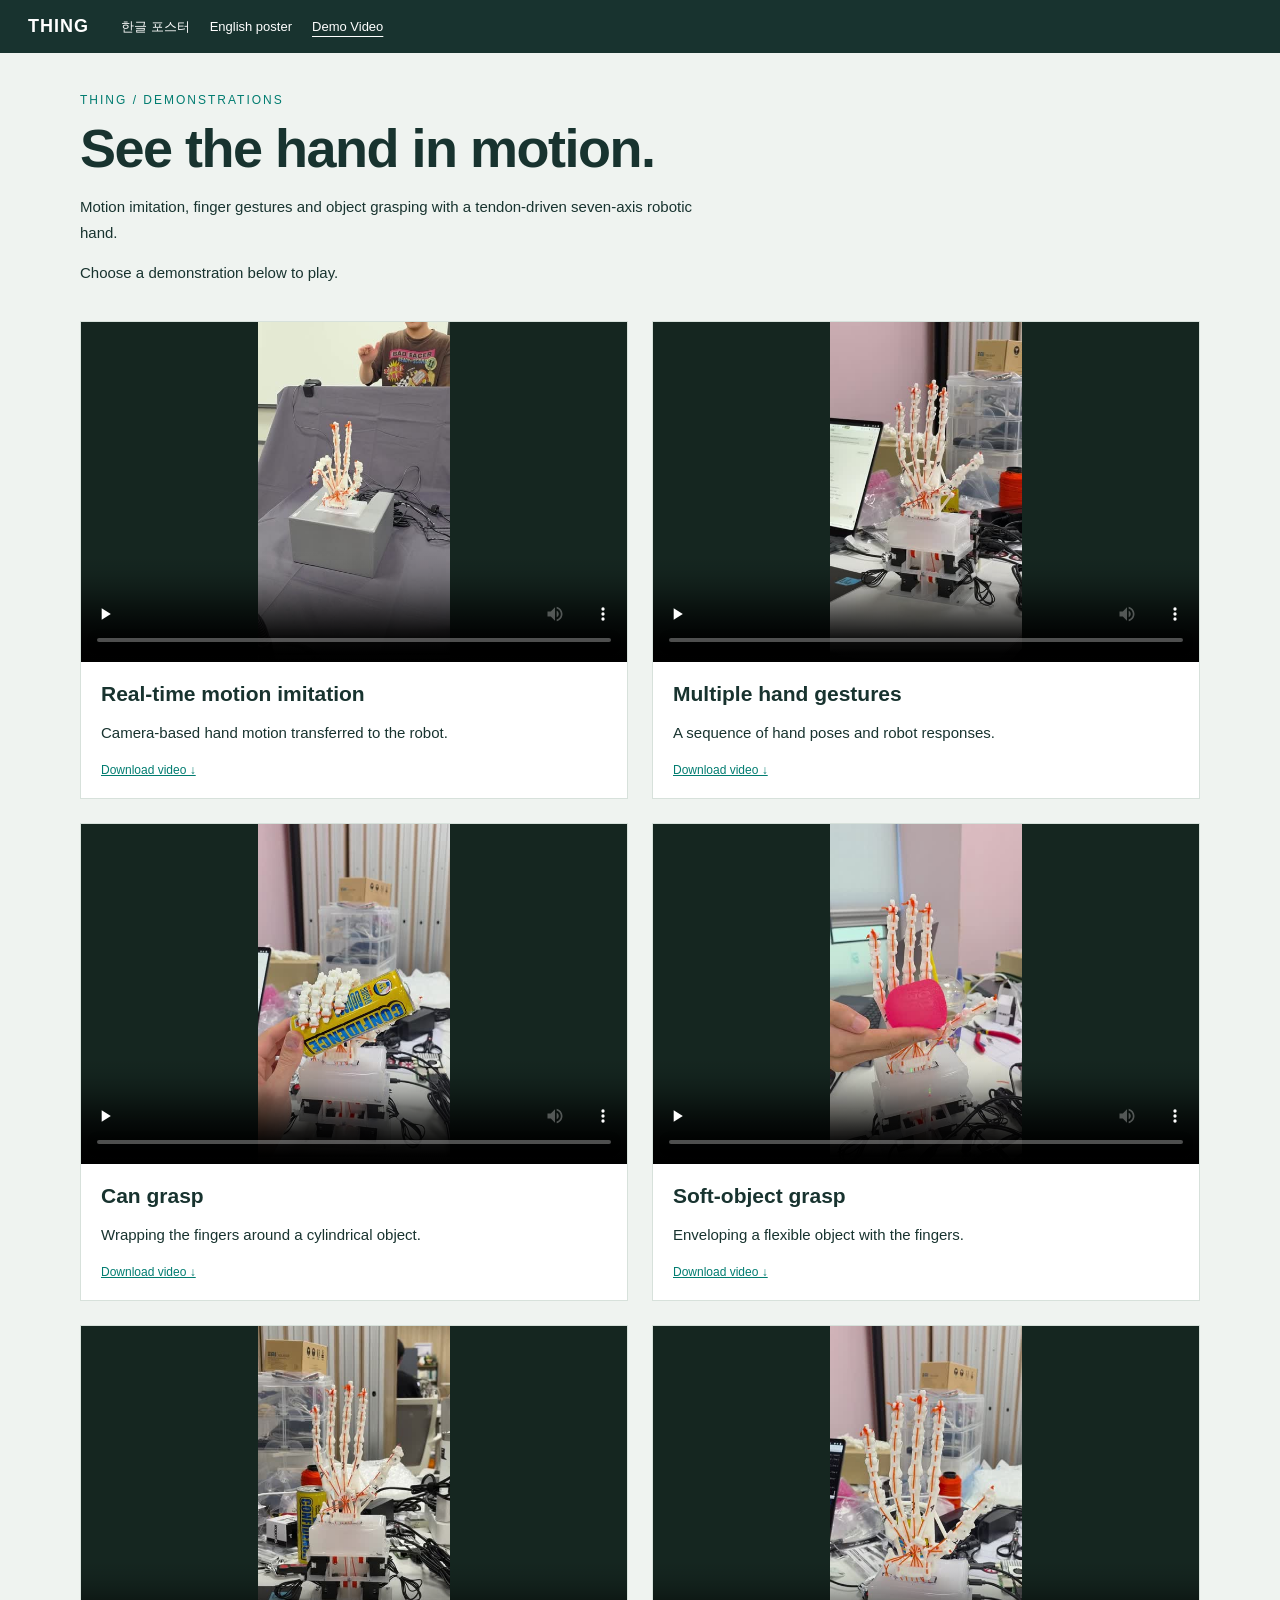
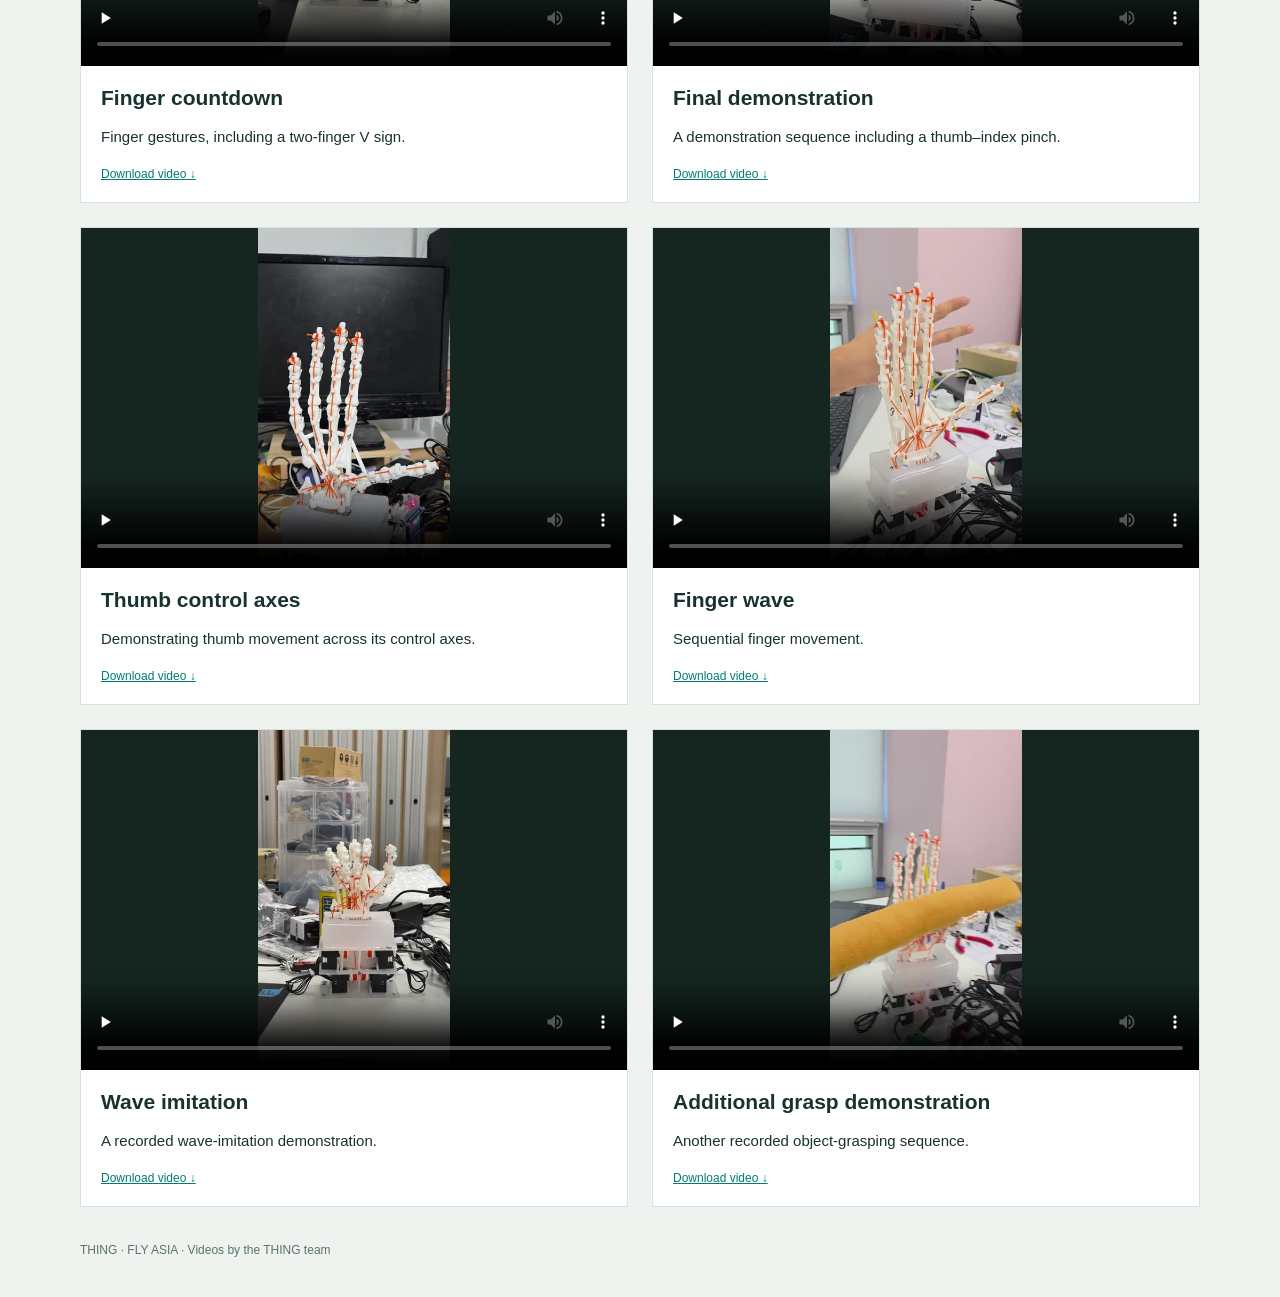
==== commit bd5a761c: "Move navigation left and provide language-specific poster PDFs" ====
--- a/demos/index.html
+++ b/demos/index.html
@@ -1,3 +1,3 @@
 <!doctype html><html lang="en"><head><meta charset="utf-8"><meta name="viewport" content="width=device-width,initial-scale=1"><title>THING | Demo Videos</title><style>
 *{box-sizing:border-box}body{margin:0;background:#eff3f0;color:#18332f;font-family:Arial,sans-serif}nav{background:#18332f;color:white;padding:20px max(20px,calc((100vw - 1120px)/2));display:flex;justify-content:space-between;gap:20px}a{color:inherit}nav a{text-decoration:none}main{max-width:1160px;margin:auto;padding:40px 20px}h1{font-size:clamp(32px,6vw,54px);margin:10px 0 15px;letter-spacing:-1.5px}.eyebrow{font-size:12px;letter-spacing:2px;color:#007c70}header p{max-width:640px;line-height:1.7}section{display:grid;grid-template-columns:repeat(2,minmax(0,1fr));gap:24px;margin-top:35px}article{background:white;border:1px solid #d7e1db}video{display:block;width:100%;height:340px;background:#152620;object-fit:contain}article>div{padding:20px}h2{font-size:21px;margin:0 0 10px}p{font-size:15px;line-height:1.6}.download{font-size:12px;color:#007c70}footer{margin-top:36px;font-size:12px;color:#5b7369}@media(max-width:650px){section{grid-template-columns:1fr}main{padding-top:25px}video{height:310px}}:focus-visible{outline:3px solid #00a38d;outline-offset:4px}
-</style><meta name="description" content="Watch THING demonstrations of motion imitation, finger gestures and object grasping."><meta property="og:title" content="THING | Demo Videos"><meta property="og:description" content="Watch THING demonstrations of motion imitation, finger gestures and object grasping."><meta property="og:type" content="website"><meta property="og:url" content="https://akdlxm39.github.io/thing-flyasia/demos/"><link rel="canonical" href="https://akdlxm39.github.io/thing-flyasia/demos/"><link rel="stylesheet" href="../assets/site.css?v=final1"></head><body><nav class="site-nav-bar" aria-label="Main navigation"><a href="../" class="site-brand">THING</a><div class="site-nav-links"><a href="../ko/">한글 포스터</a><a href="../en/">English poster</a><a href="../demos/" aria-current="page">Demo videos</a><a href="../downloads/THING-poster-ko.pdf?v=7583c33415" class="site-download" download="THING_한글_포스터_합본.pdf">PDF Download</a></div></nav><main><header><div class="eyebrow">THING / DEMONSTRATIONS</div><h1>See the hand in motion.</h1><p>Motion imitation, finger gestures and object grasping with a tendon-driven seven-axis robotic hand.</p><p>Choose a demonstration below to play.</p></header><section><article><video controls playsinline preload="none" poster="../assets/motion-imitation.jpg" aria-label="Real-time motion imitation"><source src="../videos/motion-imitation.mp4" type="video/mp4">Your browser cannot play this video. <a href="../videos/motion-imitation.mp4">Download video</a></source></video><div><h2>Real-time motion imitation</h2><p>Camera-based hand motion transferred to the robot.</p><a class="download" href="../videos/motion-imitation.mp4" download="">Download video ↓</a></div></article><article><video controls playsinline preload="none" poster="../assets/gesture-imitation.jpg" aria-label="Multiple hand gestures"><source src="../videos/gesture-imitation.mp4" type="video/mp4">Your browser cannot play this video. <a href="../videos/gesture-imitation.mp4">Download video</a></source></video><div><h2>Multiple hand gestures</h2><p>A sequence of hand poses and robot responses.</p><a class="download" href="../videos/gesture-imitation.mp4" download="">Download video ↓</a></div></article><article><video controls playsinline preload="none" poster="../assets/can-grasp.jpg" aria-label="Can grasp"><source src="../videos/can-grasp.mp4" type="video/mp4">Your browser cannot play this video. <a href="../videos/can-grasp.mp4">Download video</a></source></video><div><h2>Can grasp</h2><p>Wrapping the fingers around a cylindrical object.</p><a class="download" href="../videos/can-grasp.mp4" download="">Download video ↓</a></div></article><article><video controls playsinline preload="none" poster="../assets/soft-grasp.jpg" aria-label="Soft-object grasp"><source src="../videos/soft-grasp.mp4" type="video/mp4">Your browser cannot play this video. <a href="../videos/soft-grasp.mp4">Download video</a></source></video><div><h2>Soft-object grasp</h2><p>Enveloping a flexible object with the fingers.</p><a class="download" href="../videos/soft-grasp.mp4" download="">Download video ↓</a></div></article><article><video controls playsinline preload="none" poster="../assets/countdown.jpg" aria-label="Finger countdown"><source src="../videos/countdown.mp4" type="video/mp4">Your browser cannot play this video. <a href="../videos/countdown.mp4">Download video</a></source></video><div><h2>Finger countdown</h2><p>Finger gestures, including a two-finger V sign.</p><a class="download" href="../videos/countdown.mp4" download="">Download video ↓</a></div></article><article><video controls playsinline preload="none" poster="../assets/final-demo.jpg" aria-label="Final demonstration"><source src="../videos/final-demo.mp4" type="video/mp4">Your browser cannot play this video. <a href="../videos/final-demo.mp4">Download video</a></source></video><div><h2>Final demonstration</h2><p>A demonstration sequence including a thumb–index pinch.</p><a class="download" href="../videos/final-demo.mp4" download="">Download video ↓</a></div></article><article><video controls playsinline preload="none" poster="../assets/thumb-axes.jpg" aria-label="Thumb control axes"><source src="../videos/thumb-axes.mp4" type="video/mp4">Your browser cannot play this video. <a href="../videos/thumb-axes.mp4">Download video</a></source></video><div><h2>Thumb control axes</h2><p>Demonstrating thumb movement across its control axes.</p><a class="download" href="../videos/thumb-axes.mp4" download="">Download video ↓</a></div></article><article><video controls playsinline preload="none" poster="../assets/finger-wave.jpg" aria-label="Finger wave"><source src="../videos/finger-wave.mp4" type="video/mp4">Your browser cannot play this video. <a href="../videos/finger-wave.mp4">Download video</a></source></video><div><h2>Finger wave</h2><p>Sequential finger movement.</p><a class="download" href="../videos/finger-wave.mp4" download="">Download video ↓</a></div></article><article><video controls playsinline preload="none" poster="../assets/wave-imitation.jpg" aria-label="Wave imitation"><source src="../videos/wave-imitation.mp4" type="video/mp4">Your browser cannot play this video. <a href="../videos/wave-imitation.mp4">Download video</a></source></video><div><h2>Wave imitation</h2><p>A recorded wave-imitation demonstration.</p><a class="download" href="../videos/wave-imitation.mp4" download="">Download video ↓</a></div></article><article><video controls playsinline preload="none" poster="../assets/grasp-demo.jpg" aria-label="Additional grasp demonstration"><source src="../videos/grasp-demo.mp4" type="video/mp4">Your browser cannot play this video. <a href="../videos/grasp-demo.mp4">Download video</a></source></video><div><h2>Additional grasp demonstration</h2><p>Another recorded object-grasping sequence.</p><a class="download" href="../videos/grasp-demo.mp4" download="">Download video ↓</a></div></article></section><footer>THING · FLY ASIA · Videos by the THING team</footer></main><script>document.querySelectorAll('video').forEach(v=>v.addEventListener('play',()=>document.querySelectorAll('video').forEach(other=>{if(other!==v)other.pause()})))</script></body></html>+</style><meta name="description" content="Watch THING demonstrations of motion imitation, finger gestures and object grasping."><meta property="og:title" content="THING | Demo Videos"><meta property="og:description" content="Watch THING demonstrations of motion imitation, finger gestures and object grasping."><meta property="og:type" content="website"><meta property="og:url" content="https://akdlxm39.github.io/thing-flyasia/demos/"><link rel="canonical" href="https://akdlxm39.github.io/thing-flyasia/demos/"><link rel="stylesheet" href="../assets/site.css?v=final2"></head><body><nav class="site-nav-bar" aria-label="Main navigation"><div class="site-nav-left"><a href="../" class="site-brand">THING</a><div class="site-nav-links"><a href="../ko/">한글 포스터</a><a href="../en/">English poster</a><a href="../demos/" aria-current="page">Demo Video</a></div></div></nav><main><header><div class="eyebrow">THING / DEMONSTRATIONS</div><h1>See the hand in motion.</h1><p>Motion imitation, finger gestures and object grasping with a tendon-driven seven-axis robotic hand.</p><p>Choose a demonstration below to play.</p></header><section><article><video controls playsinline preload="none" poster="../assets/motion-imitation.jpg" aria-label="Real-time motion imitation"><source src="../videos/motion-imitation.mp4" type="video/mp4">Your browser cannot play this video. <a href="../videos/motion-imitation.mp4">Download video</a></source></video><div><h2>Real-time motion imitation</h2><p>Camera-based hand motion transferred to the robot.</p><a class="download" href="../videos/motion-imitation.mp4" download="">Download video ↓</a></div></article><article><video controls playsinline preload="none" poster="../assets/gesture-imitation.jpg" aria-label="Multiple hand gestures"><source src="../videos/gesture-imitation.mp4" type="video/mp4">Your browser cannot play this video. <a href="../videos/gesture-imitation.mp4">Download video</a></source></video><div><h2>Multiple hand gestures</h2><p>A sequence of hand poses and robot responses.</p><a class="download" href="../videos/gesture-imitation.mp4" download="">Download video ↓</a></div></article><article><video controls playsinline preload="none" poster="../assets/can-grasp.jpg" aria-label="Can grasp"><source src="../videos/can-grasp.mp4" type="video/mp4">Your browser cannot play this video. <a href="../videos/can-grasp.mp4">Download video</a></source></video><div><h2>Can grasp</h2><p>Wrapping the fingers around a cylindrical object.</p><a class="download" href="../videos/can-grasp.mp4" download="">Download video ↓</a></div></article><article><video controls playsinline preload="none" poster="../assets/soft-grasp.jpg" aria-label="Soft-object grasp"><source src="../videos/soft-grasp.mp4" type="video/mp4">Your browser cannot play this video. <a href="../videos/soft-grasp.mp4">Download video</a></source></video><div><h2>Soft-object grasp</h2><p>Enveloping a flexible object with the fingers.</p><a class="download" href="../videos/soft-grasp.mp4" download="">Download video ↓</a></div></article><article><video controls playsinline preload="none" poster="../assets/countdown.jpg" aria-label="Finger countdown"><source src="../videos/countdown.mp4" type="video/mp4">Your browser cannot play this video. <a href="../videos/countdown.mp4">Download video</a></source></video><div><h2>Finger countdown</h2><p>Finger gestures, including a two-finger V sign.</p><a class="download" href="../videos/countdown.mp4" download="">Download video ↓</a></div></article><article><video controls playsinline preload="none" poster="../assets/final-demo.jpg" aria-label="Final demonstration"><source src="../videos/final-demo.mp4" type="video/mp4">Your browser cannot play this video. <a href="../videos/final-demo.mp4">Download video</a></source></video><div><h2>Final demonstration</h2><p>A demonstration sequence including a thumb–index pinch.</p><a class="download" href="../videos/final-demo.mp4" download="">Download video ↓</a></div></article><article><video controls playsinline preload="none" poster="../assets/thumb-axes.jpg" aria-label="Thumb control axes"><source src="../videos/thumb-axes.mp4" type="video/mp4">Your browser cannot play this video. <a href="../videos/thumb-axes.mp4">Download video</a></source></video><div><h2>Thumb control axes</h2><p>Demonstrating thumb movement across its control axes.</p><a class="download" href="../videos/thumb-axes.mp4" download="">Download video ↓</a></div></article><article><video controls playsinline preload="none" poster="../assets/finger-wave.jpg" aria-label="Finger wave"><source src="../videos/finger-wave.mp4" type="video/mp4">Your browser cannot play this video. <a href="../videos/finger-wave.mp4">Download video</a></source></video><div><h2>Finger wave</h2><p>Sequential finger movement.</p><a class="download" href="../videos/finger-wave.mp4" download="">Download video ↓</a></div></article><article><video controls playsinline preload="none" poster="../assets/wave-imitation.jpg" aria-label="Wave imitation"><source src="../videos/wave-imitation.mp4" type="video/mp4">Your browser cannot play this video. <a href="../videos/wave-imitation.mp4">Download video</a></source></video><div><h2>Wave imitation</h2><p>A recorded wave-imitation demonstration.</p><a class="download" href="../videos/wave-imitation.mp4" download="">Download video ↓</a></div></article><article><video controls playsinline preload="none" poster="../assets/grasp-demo.jpg" aria-label="Additional grasp demonstration"><source src="../videos/grasp-demo.mp4" type="video/mp4">Your browser cannot play this video. <a href="../videos/grasp-demo.mp4">Download video</a></source></video><div><h2>Additional grasp demonstration</h2><p>Another recorded object-grasping sequence.</p><a class="download" href="../videos/grasp-demo.mp4" download="">Download video ↓</a></div></article></section><footer>THING · FLY ASIA · Videos by the THING team</footer></main><script>document.querySelectorAll('video').forEach(v=>v.addEventListener('play',()=>document.querySelectorAll('video').forEach(other=>{if(other!==v)other.pause()})))</script></body></html>
--- a/assets/site.css
+++ b/assets/site.css
@@ -1,2 +1,4 @@
 
 .site-nav-bar{padding:16px 28px;background:#18332f;color:#fff;display:flex;justify-content:space-between;align-items:center;gap:18px;flex-wrap:wrap;font-family:Arial,"Malgun Gothic",sans-serif}.site-brand{font-size:18px;font-weight:700;letter-spacing:1px;color:inherit;text-decoration:none;padding:0;background:none}.site-nav-links{display:flex;align-items:center;gap:20px;flex-wrap:wrap}.site-nav-links a{font-size:13px;color:inherit;text-decoration:none;padding:0;background:none}.site-nav-links a[aria-current="page"]{text-decoration:underline;text-underline-offset:5px}.site-nav-links .site-download,.site-nav-links button{border:1px solid #91aaa5;padding:7px 12px;font-size:13px;background:none;color:#fff;cursor:pointer;line-height:1.4}.site-nav-bar :focus-visible{outline:2px solid #fff;outline-offset:5px}.private-repo[aria-disabled="true"]{cursor:default}.site-footer{padding:22px 28px;color:#526b63;font-size:12px;text-align:center;line-height:1.8}.site-footer a{color:inherit}.reviewnote{text-align:center;line-height:1.8}nav .site-nav-links{max-width:100%}@media(max-width:650px){.site-nav-bar{padding:14px 16px}.site-nav-links{gap:12px}.site-nav-links a,.site-nav-links button{font-size:12px}}@media print{.site-nav-bar,.site-footer{display:none!important}}
+
+.site-nav-left{display:flex;align-items:center;gap:32px;flex-wrap:wrap}.site-nav-bar>.site-download{border:1px solid #91aaa5;padding:7px 12px;font-size:13px;background:none;color:#fff;text-decoration:none;line-height:1.4;margin-left:auto}@media(max-width:650px){.site-nav-left{gap:16px}.site-nav-bar>.site-download{font-size:12px}}
